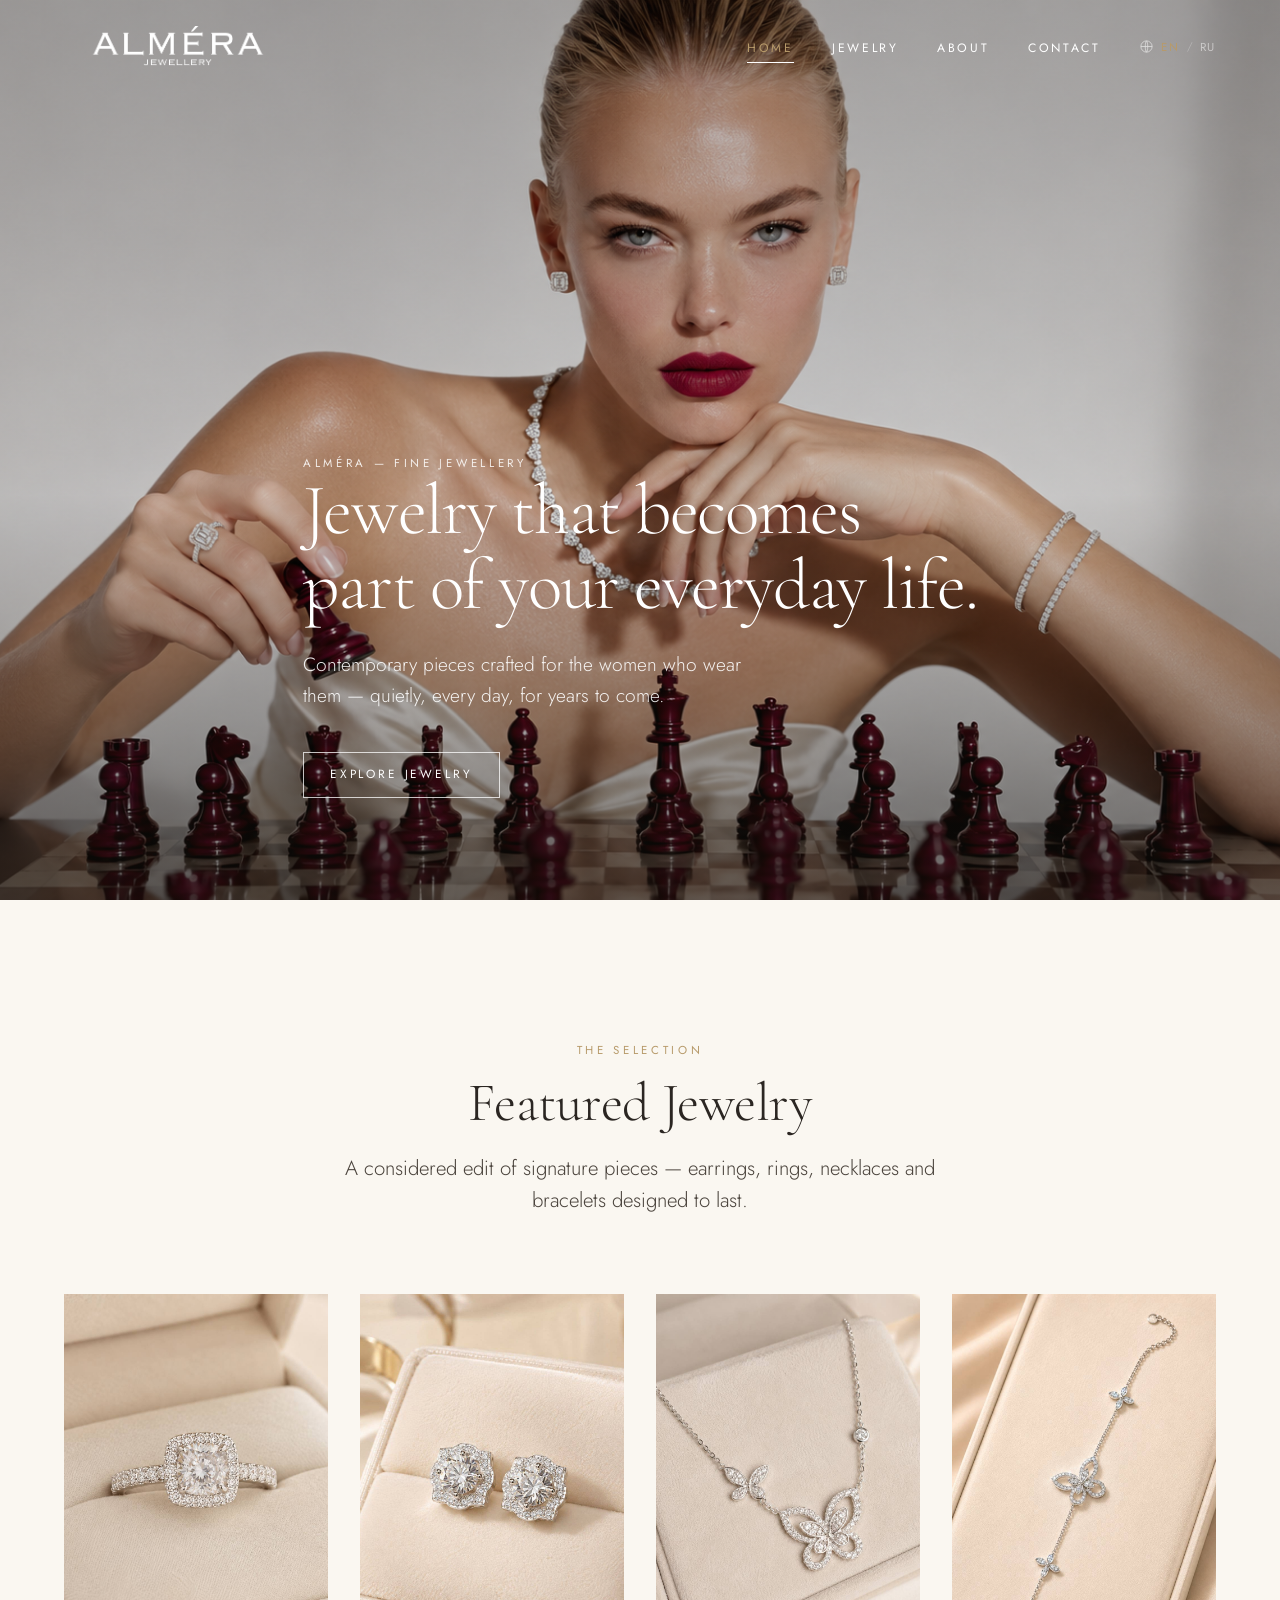
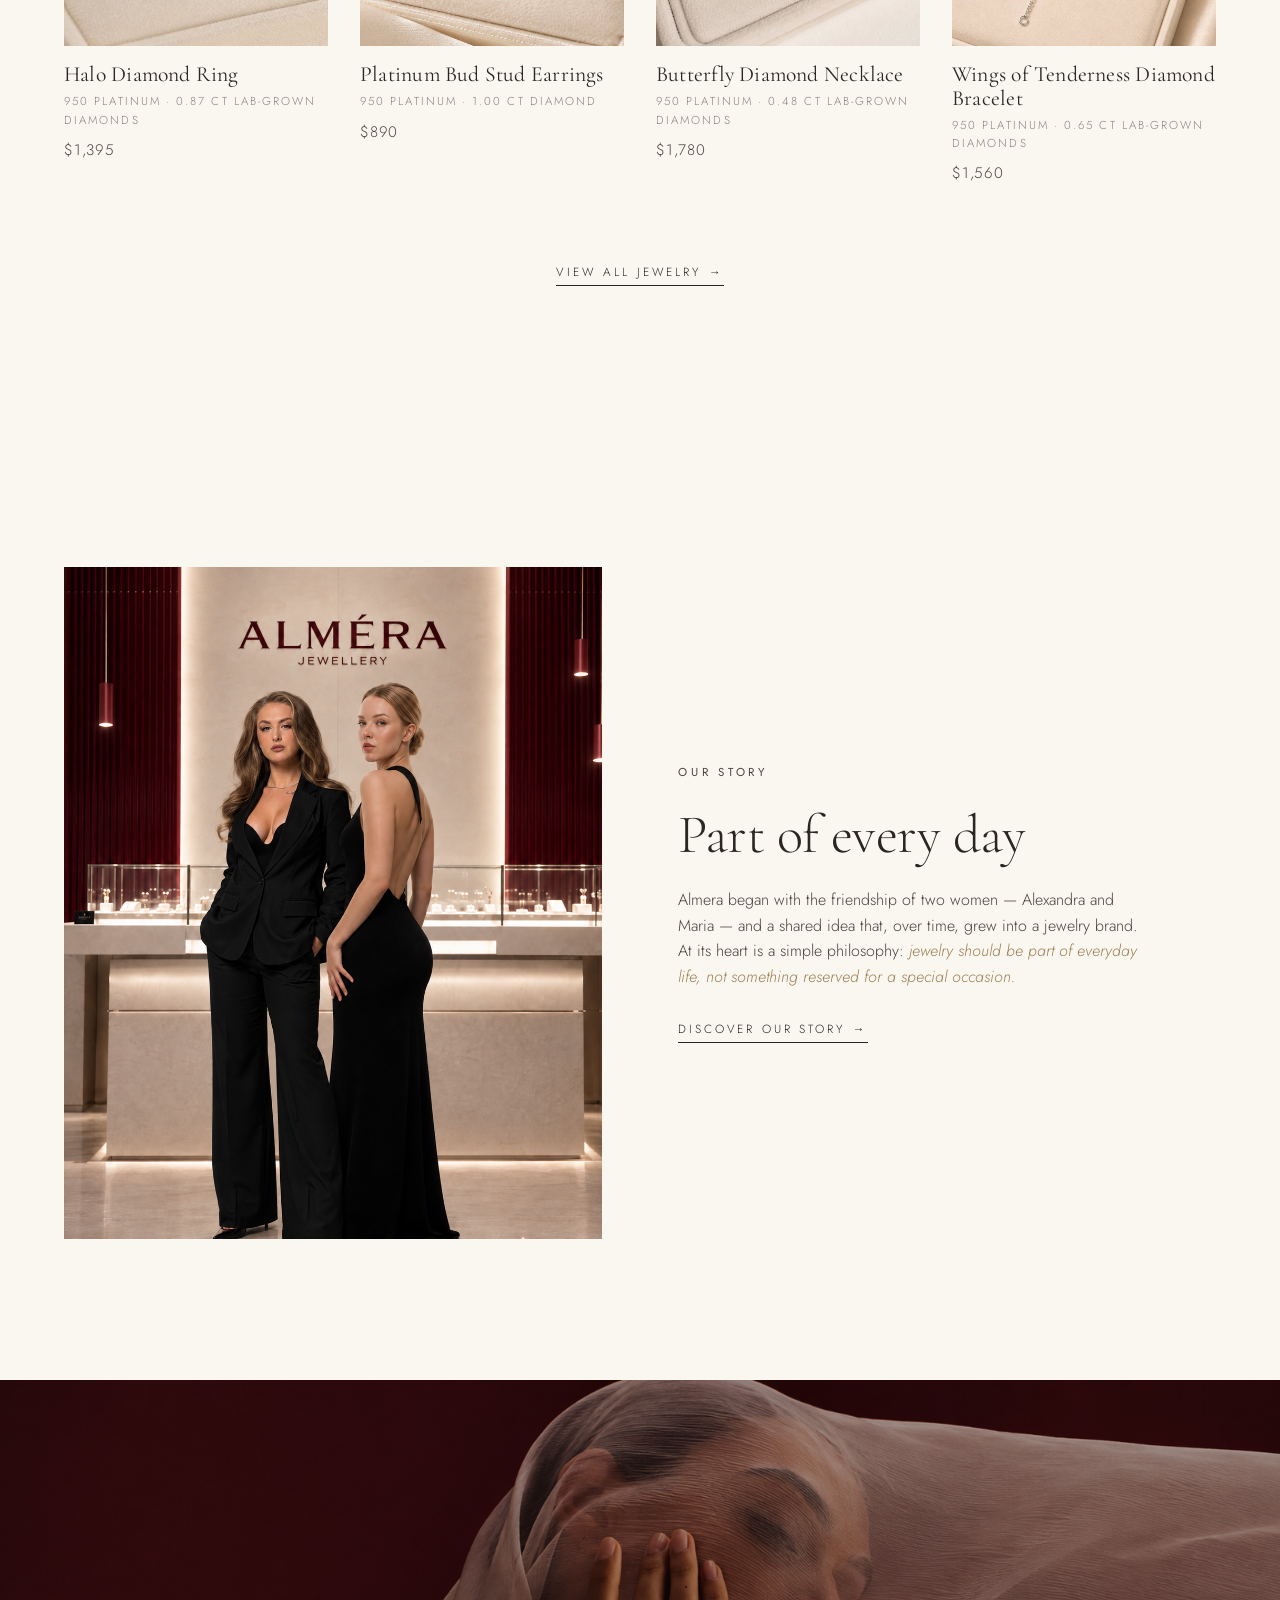
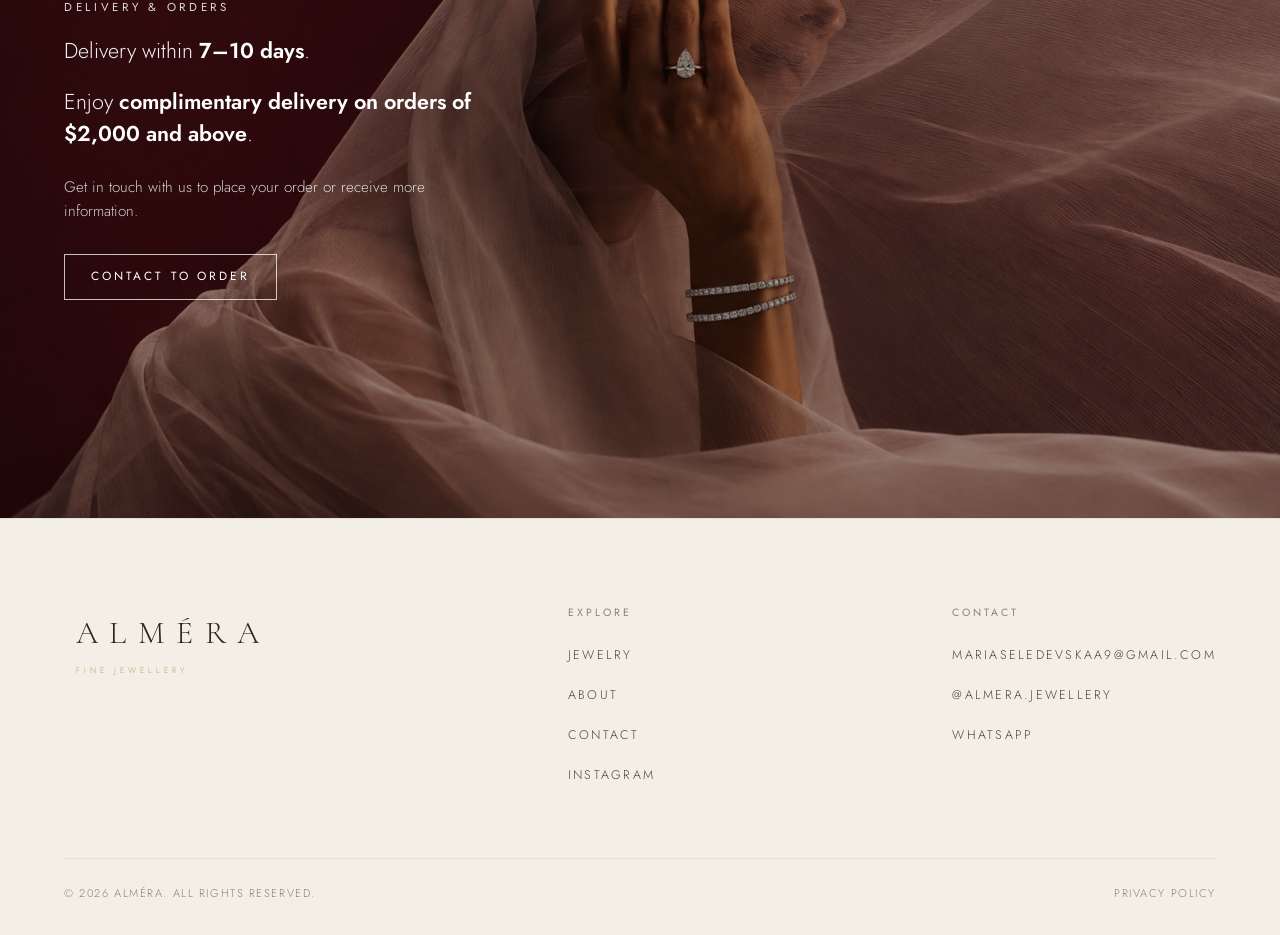
==== index.html @ 58cbcb5f "Add files via upload" ====
<!DOCTYPE html>
<html lang="en">
<head>
  <meta charset="UTF-8" />
  <meta name="viewport" content="width=device-width, initial-scale=1.0" />
  <title>Alméra — Fine Jewellery</title>
  <meta name="description" content="Aurélie — contemporary fine jewelry made to become part of your story." />
  <link rel="preconnect" href="https://fonts.googleapis.com" />
  <link rel="preconnect" href="https://fonts.gstatic.com" crossorigin />
  <link href="https://fonts.googleapis.com/css2?family=Cormorant+Garamond:ital,wght@0,300;0,400;0,500;1,300&family=Jost:wght@300;400;500;600&display=swap" rel="stylesheet" />
  <link rel="stylesheet" href="css/style.css" />
</head>
<body>

  <!-- HEADER -->
  <header class="header header--onhero header--home" id="header">
    <a href="index.html" class="brand">
      <img class="brand__img brand__img--dark" src="img/logo.png" alt="Alméra Jewellery" />
      <img class="brand__img brand__img--light" src="img/logo-white.png" alt="Alméra Jewellery" />
    </a>
    <nav class="nav">
      <ul>
        <li><a href="index.html" aria-current="page" data-i18n="nav.home">Home</a></li>
        <li><a href="jewelry.html" data-i18n="nav.jewelry">Jewelry</a></li>
        <li><a href="about.html" data-i18n="nav.about">About</a></li>
        <li><a href="contact.html" data-i18n="nav.contact">Contact</a></li>
      </ul>
      <div class="lang" aria-label="Language">
        <svg class="lang__globe" viewBox="0 0 24 24" fill="none" stroke="currentColor" stroke-width="1.2"><circle cx="12" cy="12" r="9"/><path d="M3 12h18M12 3c2.6 2.8 2.6 15.2 0 18M12 3c-2.6 2.8-2.6 15.2 0 18"/></svg>
        <button class="lang__opt" data-set-lang="en">EN</button>
        <span class="lang__sep">/</span>
        <button class="lang__opt" data-set-lang="ru">RU</button>
      </div>
    </nav>
    <button class="burger" aria-label="Open menu"><span></span><span></span><span></span></button>
  </header>
  <nav class="mobile-nav">
    <a href="index.html" aria-current="page" data-i18n="nav.home">Home</a>
    <a href="jewelry.html" data-i18n="nav.jewelry">Jewelry</a>
    <a href="about.html" data-i18n="nav.about">About</a>
    <a href="contact.html" data-i18n="nav.contact">Contact</a>
    <div class="lang" aria-label="Language">
      <svg class="lang__globe" viewBox="0 0 24 24" fill="none" stroke="currentColor" stroke-width="1.2"><circle cx="12" cy="12" r="9"/><path d="M3 12h18M12 3c2.6 2.8 2.6 15.2 0 18M12 3c-2.6 2.8-2.6 15.2 0 18"/></svg>
      <button class="lang__opt" data-set-lang="en">EN</button>
      <span class="lang__sep">/</span>
      <button class="lang__opt" data-set-lang="ru">RU</button>
    </div>
  </nav>

  <!-- HERO -->
  <section class="hero">
    <div class="hero__media imgfail-target">
      <img data-fallback src="img/hero-home.png" alt="Aurélie fine jewelry" />
    </div>
    <div class="wrap hero__inner">
      <p class="eyebrow reveal" style="color:rgba(255,255,255,.85)" data-i18n="hero.eyebrow">Alméra — Fine Jewellery</p>
      <h1 class="hero__title reveal reveal-2" data-i18n-html="hero.title">Jewelry that becomes<br />part of your everyday life.</h1>
      <p class="hero__sub reveal reveal-3" data-i18n="hero.sub">Contemporary pieces crafted for the women who wear them — quietly, every day, for years to come.</p>
      <div class="hero__cta reveal reveal-4">
        <a href="jewelry.html" class="btn btn--light" data-i18n="hero.cta">Explore Jewelry</a>
      </div>
    </div>
  </section>

  <!-- FEATURED JEWELRY -->
  <section class="section wrap">
    <div class="center reveal" style="max-width:640px;margin-inline:auto;">
      <p class="eyebrow" data-i18n="featured.eyebrow">The Selection</p>
      <h2 class="section-title" style="margin-top:1rem;" data-i18n="featured.title">Featured Jewelry</h2>
      <p class="lead" style="margin-top:1.2rem;" data-i18n="featured.lead">A considered edit of signature pieces — earrings, rings, necklaces and bracelets designed to last.</p>
    </div>

    <div class="grid grid--4" style="margin-top:clamp(3rem,6vw,5rem);">
      <a href="jewelry.html" class="card reveal">
        <div class="card__media imgfail-target">
          <img data-fallback src="img/ring-5.jpg" alt="Halo Diamond Ring" />
        </div>
        <div class="card__body">
          <h3 class="card__name">Halo Diamond Ring</h3>
          <p class="card__meta">950 Platinum · 0.87 ct Lab-Grown Diamonds</p>
          <p class="card__price">$1,395</p>
        </div>
      </a>
      <a href="jewelry.html" class="card reveal reveal-2">
        <div class="card__media imgfail-target">
          <img data-fallback src="img/earring-1.jpg" alt="Platinum Bud Stud Earrings" />
        </div>
        <div class="card__body">
          <h3 class="card__name">Platinum Bud Stud Earrings</h3>
          <p class="card__meta">950 Platinum · 1.00 ct Diamond</p>
          <p class="card__price">$890</p>
        </div>
      </a>
      <a href="jewelry.html" class="card reveal reveal-3">
        <div class="card__media imgfail-target">
          <img data-fallback src="img/necklace-2.jpg" alt="Butterfly Diamond Necklace" />
        </div>
        <div class="card__body">
          <h3 class="card__name">Butterfly Diamond Necklace</h3>
          <p class="card__meta">950 Platinum · 0.48 ct Lab-Grown Diamonds</p>
          <p class="card__price">$1,780</p>
        </div>
      </a>
      <a href="jewelry.html" class="card reveal reveal-4">
        <div class="card__media imgfail-target">
          <img data-fallback src="img/bracelet-2.jpg" alt="Wings of Tenderness Diamond Bracelet" />
        </div>
        <div class="card__body">
          <h3 class="card__name">Wings of Tenderness Diamond Bracelet</h3>
          <p class="card__meta">950 Platinum · 0.65 ct Lab-Grown Diamonds</p>
          <p class="card__price">$1,560</p>
        </div>
      </a>
    </div>

    <div class="center reveal" style="margin-top:clamp(3rem,6vw,4.5rem);">
      <a href="jewelry.html" class="link-under"><span data-i18n="featured.viewall">View all jewelry</span> <span class="arrow">→</span></a>
    </div>
  </section>

  <!-- STORYTELLING -->
  <section class="section wrap">
    <div class="split reveal">
      <div class="split__media imgfail-target">
        <img data-fallback src="img/story.png" alt="Alméra — our story" />
      </div>
      <div class="split__body">
        <p class="eyebrow" data-i18n="story.eyebrow">Our Story</p>
        <h2 class="section-title" data-i18n="story.title">Part of every day</h2>
        <p data-i18n-html="story.p1">Almera began with the friendship of two women — Alexandra and Maria — and a shared idea that, over time, grew into a jewelry brand. At its heart is a simple philosophy: <span class="hl">jewelry should be part of everyday life, not something reserved for a special occasion.</span></p>
        <a href="about.html" class="link-under"><span data-i18n="story.link">Discover our story</span> <span class="arrow">→</span></a>
      </div>
    </div>
  </section>

  <!-- EDITORIAL — DELIVERY -->
  <section class="editorial editorial--left">
    <div class="editorial__media imgfail-target">
      <img data-fallback src="img/editorial-home.png" alt="Alméra editorial campaign" />
    </div>
    <div class="editorial__left reveal">
      <div class="editorial__panel">
        <p class="eyebrow" data-i18n="ship.title">Delivery &amp; Orders</p>
        <p class="editorial__line" data-i18n-html="ship.line1">Delivery within <strong>7–10 days</strong>.</p>
        <p class="editorial__line" data-i18n-html="ship.line2">Enjoy <strong>complimentary delivery on orders of $2,000 and above</strong>.</p>
        <p class="editorial__cap" data-i18n="ship.caption">Get in touch with us to place your order or receive more information.</p>
        <a class="btn btn--light" href="contact.html" data-i18n="ship.btn">Contact to Order</a>
      </div>
    </div>
  </section>

  <!-- FOOTER -->
  <footer class="footer">
    <div class="wrap">
      <div class="footer__top">
        <div class="footer__brand">Alméra<span data-i18n="footer.sub">Fine Jewellery</span></div>
        <div class="footer__col">
          <h4 data-i18n="footer.exploreH">Explore</h4>
          <nav>
            <ul>
              <li><a href="jewelry.html" data-i18n="footer.jewelry">Jewelry</a></li>
              <li><a href="about.html" data-i18n="footer.about">About</a></li>
              <li><a href="contact.html" data-i18n="footer.contact">Contact</a></li>
              <li><a href="#" onclick="return false">Instagram</a></li>
            </ul>
          </nav>
        </div>
        <div class="footer__col">
          <h4 data-i18n="footer.contactH">Contact</h4>
          <nav>
            <ul>
              <li><a href="mailto:mariaseledevskaa9@gmail.com">mariaseledevskaa9@gmail.com</a></li>
              <li><a href="#" onclick="return false">@almera.jewellery</a></li>
              <li><a href="https://wa.me/601137331597" target="_blank" rel="noopener">WhatsApp</a></li>
            </ul>
          </nav>
        </div>
      </div>
      <div class="footer__bottom">
        <span>© <span data-year>2026</span> <span data-i18n="footer.copy">Alméra. All rights reserved.</span></span>
        <a href="#" onclick="return false" data-i18n="footer.privacy">Privacy Policy</a>
      </div>
    </div>
  </footer>

  <script src="js/main.js"></script>
  <script src="js/i18n.js"></script>
</body>
</html>
---- css/style.css ----
/* =========================================================
   AURÉLIE — Fine Jewelry
   Premium minimalism · luxury jewelry · editorial fashion
   ========================================================= */

/* ---------- Design tokens ---------- */
:root {
  /* Neutrals — ivory / warm white / soft beige */
  --ivory:        #faf7f1;
  --warm-white:   #f4efe6;
  --sand:         #ece4d7;
  --stone:        #ded3c2;

  /* Ink / text */
  --ink:          #2b2622;
  --ink-soft:     #4a433c;
  --ink-mute:     #8c8175;

  /* Champagne / gold accents (very delicate) */
  --gold:         #b79a6a;
  --gold-deep:    #9c7f52;
  --gold-soft:    #c9b28c;
  --champagne:    #e7dcc6;

  --line:         rgba(43, 38, 34, 0.12);
  --line-soft:    rgba(43, 38, 34, 0.07);

  /* Type */
  --serif: "Cormorant Garamond", "Times New Roman", serif;
  --sans:  "Jost", "Helvetica Neue", Arial, sans-serif;

  /* Motion */
  --ease: cubic-bezier(0.22, 0.61, 0.36, 1);
  --slow: 0.9s;

  /* Layout */
  --pad: clamp(1.25rem, 5vw, 5rem);
  --maxw: 1440px;
}

/* ---------- Reset ---------- */
*, *::before, *::after { box-sizing: border-box; margin: 0; padding: 0; }

html { scroll-behavior: smooth; -webkit-text-size-adjust: 100%; }

body {
  font-family: var(--sans);
  background: var(--ivory);
  color: var(--ink);
  line-height: 1.6;
  font-weight: 300;
  font-size: 16px;
  overflow-x: hidden;
  -webkit-font-smoothing: antialiased;
  text-rendering: optimizeLegibility;
}

img { display: block; max-width: 100%; height: auto; }
a { color: inherit; text-decoration: none; }
ul { list-style: none; }
button { font-family: inherit; cursor: pointer; border: none; background: none; color: inherit; }

/* ---------- Typography ---------- */
h1, h2, h3, h4 { font-family: var(--serif); font-weight: 300; line-height: 1.08; letter-spacing: -0.01em; }

.display {
  font-family: var(--serif);
  font-weight: 300;
  font-size: clamp(2.75rem, 8vw, 6.5rem);
  line-height: 1.02;
  letter-spacing: -0.02em;
}

.eyebrow {
  font-family: var(--sans);
  font-size: 0.72rem;
  letter-spacing: 0.32em;
  text-transform: uppercase;
  font-weight: 400;
  color: var(--gold);
}

.lead { font-size: clamp(1.05rem, 1.6vw, 1.3rem); color: var(--ink-soft); font-weight: 300; }

/* inline emphasis */
.hl { font-style: italic; color: var(--gold-deep); }
strong, b { font-weight: 600; color: var(--ink); }

.section-title {
  font-size: clamp(2rem, 4.5vw, 3.4rem);
  line-height: 1.05;
}
.section-title--oneline { white-space: nowrap; font-size: clamp(1.05rem, 4.4vw, 3rem); }

/* ---------- Layout helpers ---------- */
.wrap { max-width: var(--maxw); margin-inline: auto; padding-inline: var(--pad); }
.section { padding-block: clamp(4.5rem, 11vw, 9rem); }
.center { text-align: center; }

/* ---------- Buttons / links ---------- */
.btn {
  display: inline-flex;
  align-items: center;
  gap: 0.75em;
  font-family: var(--sans);
  font-size: 0.74rem;
  letter-spacing: 0.24em;
  text-transform: uppercase;
  font-weight: 400;
  padding: 1.05em 2.2em;
  border: 1px solid var(--ink);
  color: var(--ink);
  background: transparent;
  transition: background var(--slow) var(--ease), color var(--slow) var(--ease), border-color var(--slow) var(--ease);
  position: relative;
}
.btn:hover { background: var(--ink); color: var(--ivory); border-color: var(--ink); }
.btn--light { border-color: rgba(255,255,255,0.75); color: #fff; }
.btn--light:hover { background: #fff; color: var(--ink); border-color: #fff; }
.btn--gold { border-color: var(--gold); color: var(--gold); }
.btn--gold:hover { background: var(--gold); color: #fff; }

.link-under {
  display: inline-flex;
  align-items: center;
  gap: 0.7em;
  font-size: 0.74rem;
  letter-spacing: 0.24em;
  text-transform: uppercase;
  color: var(--ink);
  position: relative;
  padding-bottom: 4px;
}
.link-under::after {
  content: "";
  position: absolute; left: 0; bottom: 0;
  width: 100%; height: 1px; background: var(--ink);
  transform: scaleX(1); transform-origin: right;
  transition: transform 0.7s var(--ease);
}
.link-under:hover::after { transform: scaleX(0); transform-origin: left; }
.link-under .arrow { transition: transform 0.6s var(--ease); }
.link-under:hover .arrow { transform: translateX(6px); }

/* =========================================================
   HEADER
   ========================================================= */
.header {
  position: fixed; top: 0; left: 0; right: 0; z-index: 100;
  display: flex; align-items: center; justify-content: space-between;
  padding: 1.6rem var(--pad);
  transition: background 0.6s var(--ease), padding 0.6s var(--ease), box-shadow 0.6s var(--ease);
}
.header--solid {
  background: rgba(250, 247, 241, 0.86);
  backdrop-filter: blur(14px);
  -webkit-backdrop-filter: blur(14px);
  padding-block: 1.05rem;
  box-shadow: 0 1px 0 var(--line-soft);
}
/* When hero is dark, header text is light until scrolled */
.header--onhero:not(.header--solid) { color: #fff; }
.header--onhero:not(.header--solid) .nav a::after { background: #fff; }
.header--onhero:not(.header--solid) .burger span { background: #fff; }

.brand {
  font-family: var(--serif);
  font-size: 1.55rem;
  letter-spacing: 0.42em;
  padding-left: 0.42em; /* optical balance for tracking */
  font-weight: 400;
  text-transform: uppercase;
  white-space: nowrap;
}
.brand small { display:block; font-family: var(--sans); font-size: 0.44rem; letter-spacing: 0.55em; margin-top: 4px; color: var(--gold); text-align:center; padding-left:0.1em; }
.brand { padding-left: 0; }
.brand__img { height: clamp(30px, 3.4vw, 42px); width: auto; display: block; }
/* white logo over dark heroes (before scroll); burgundy when solid & on all other pages */
.brand__img--light { display: none; }
.header--onhero:not(.header--solid) .brand__img--dark { display: none; }
.header--onhero:not(.header--solid) .brand__img--light { display: block; }

.nav { display: flex; align-items: center; gap: clamp(1.5rem, 3vw, 3rem); }
.nav ul { display: flex; gap: clamp(1.5rem, 3vw, 3rem); }

/* language switch */
.lang { display: flex; align-items: center; gap: 0.45rem; }
.lang__globe { width: 15px; height: 15px; opacity: 0.7; flex: 0 0 auto; }
.lang__opt { font-family: var(--sans); font-size: 0.72rem; letter-spacing: 0.14em; color: inherit; opacity: 0.5; transition: opacity 0.4s var(--ease), color 0.4s var(--ease); }
.lang__opt:hover { opacity: 0.85; }
.lang__opt.is-active { opacity: 1; color: var(--gold); }
.lang__sep { opacity: 0.35; font-size: 0.7rem; }
.mobile-nav .lang { margin-top: 1rem; gap: 0.6rem; }
.mobile-nav .lang__opt { font-size: 1rem; letter-spacing: 0.16em; }
.mobile-nav .lang__globe { width: 20px; height: 20px; }
.nav a {
  font-size: 0.76rem; letter-spacing: 0.22em; text-transform: uppercase; font-weight: 400;
  position: relative; padding: 6px 0;
}
.nav a::after {
  content: ""; position: absolute; left: 0; bottom: 0; width: 100%; height: 1px;
  background: currentColor; transform: scaleX(0); transform-origin: left;
  transition: transform 0.6s var(--ease);
}
.nav a:hover::after, .nav a[aria-current="page"]::after { transform: scaleX(1); }
.nav a[aria-current="page"] { color: var(--gold); }

/* Burger */
.burger { display: none; flex-direction: column; gap: 5px; width: 30px; padding: 6px 0; z-index: 110; }
.burger span { display: block; height: 1px; width: 100%; background: var(--ink); transition: transform 0.45s var(--ease), opacity 0.3s var(--ease); }
.burger.is-open span:nth-child(1) { transform: translateY(6px) rotate(45deg); }
.burger.is-open span:nth-child(2) { opacity: 0; }
.burger.is-open span:nth-child(3) { transform: translateY(-6px) rotate(-45deg); }

/* Mobile nav overlay */
.mobile-nav {
  position: fixed; inset: 0; z-index: 105;
  background: var(--ivory);
  display: flex; flex-direction: column; align-items: center; justify-content: center;
  gap: 2rem;
  opacity: 0; visibility: hidden; transform: translateY(-12px);
  transition: opacity 0.6s var(--ease), transform 0.6s var(--ease), visibility 0.6s;
}
.mobile-nav.is-open { opacity: 1; visibility: visible; transform: translateY(0); }
.mobile-nav a { font-family: var(--serif); font-size: 2.2rem; letter-spacing: 0.04em; color: var(--ink); }
.mobile-nav a[aria-current="page"] { color: var(--gold); }

/* =========================================================
   HERO
   ========================================================= */
.hero {
  position: relative; min-height: 100vh; min-height: 100svh;
  display: flex; align-items: flex-end;
  color: #fff; overflow: hidden;
}
.hero__media { position: absolute; inset: 0; z-index: -2; }
.hero__media img { width: 100%; height: 100%; object-fit: cover; }
.hero__media::after {
  content: ""; position: absolute; inset: 0;
  background: linear-gradient(to top, rgba(20,16,12,0.55) 0%, rgba(20,16,12,0.12) 45%, rgba(20,16,12,0.28) 100%);
}
.hero__inner { padding-bottom: clamp(3rem, 8vw, 7rem); max-width: 900px; }
.hero__title { font-size: clamp(2.3rem, 5.6vw, 4.6rem); line-height: 1.05; letter-spacing: -0.02em; font-weight: 300; }
.hero__sub { margin-top: 1.6rem; max-width: 480px; font-size: clamp(1rem, 1.5vw, 1.2rem); font-weight: 300; color: rgba(255,255,255,0.9); }
/* Russian home hero: smaller title (fits two lines) and no subtitle */
html[lang="ru"] .hero__title { font-size: clamp(1.7rem, 4vw, 3.2rem); }
html[lang="ru"] .hero__sub { display: none; }
.hero__cta { margin-top: 2.6rem; }

.hero--page { min-height: 62vh; align-items: center; text-align: center; }
.hero--page .hero__inner { max-width: 100%; padding-bottom: 0; }
.hero--page .hero__media::after { background: linear-gradient(to top, rgba(20,16,12,0.4), rgba(20,16,12,0.35)); }
/* About hero: sized to the photo's aspect ratio so the whole image fits, no crop */
.hero--about { min-height: unset; height: auto; aspect-ratio: 1672 / 941; }
.hero--about .eyebrow { font-size: clamp(1.1rem, 2.4vw, 1.5rem); }
.hero--about { align-items: flex-start; }
.hero--about .hero__inner { padding-top: clamp(5rem, 25vw, 22rem); }
@media (max-width: 700px) { .hero--about { aspect-ratio: unset; min-height: 60vh; } }

/* scroll cue */
.scroll-cue {
  position: absolute; bottom: 2rem; left: 50%; transform: translateX(-50%);
  display: flex; flex-direction: column; align-items: center; gap: 10px;
  font-size: 0.6rem; letter-spacing: 0.3em; text-transform: uppercase; color: rgba(255,255,255,0.75);
}
.scroll-cue .bar { width: 1px; height: 46px; background: rgba(255,255,255,0.6); position: relative; overflow: hidden; }
.scroll-cue .bar::after { content:""; position:absolute; top:-46px; left:0; width:100%; height:46px; background:#fff; animation: cue 2.6s var(--ease) infinite; }
@keyframes cue { 0% { top:-46px; } 60%,100% { top:46px; } }

/* =========================================================
   FEATURED / PRODUCT GRIDS
   ========================================================= */
.grid { display: grid; gap: clamp(1.25rem, 2.5vw, 2.4rem); }
.grid--3 { grid-template-columns: repeat(3, 1fr); }
.grid--4 { grid-template-columns: repeat(4, 1fr); }
.grid--2 { grid-template-columns: repeat(2, 1fr); }

/* Product / featured card */
.card { display: block; }
.card__media {
  position: relative; overflow: hidden; background: var(--warm-white);
  aspect-ratio: 3 / 4;
}
.card__media img {
  width: 100%; height: 100%; object-fit: cover;
  transition: transform 1.4s var(--ease);
}
.card:hover .card__media img { transform: scale(1.06); }
.card__body { padding-top: 1.1rem; }
.card__name { font-family: var(--serif); font-size: 1.35rem; font-weight: 400; letter-spacing: 0.01em; }
.card__meta { margin-top: 0.35rem; font-size: 0.72rem; letter-spacing: 0.18em; text-transform: uppercase; color: var(--ink-mute); }
.card__price { margin-top: 0.55rem; font-size: 0.95rem; letter-spacing: 0.05em; color: var(--ink-soft); }

/* image fallback (elegant champagne placeholder if photo fails) */
.imgfail {
  background: linear-gradient(135deg, var(--champagne), var(--sand) 55%, var(--stone));
  position: relative;
}
.imgfail img { opacity: 0 !important; }
.imgfail::before {
  content: "ALMÉRA";
  position: absolute; inset: 0; display: flex; align-items: center; justify-content: center;
  font-family: var(--serif); letter-spacing: 0.4em; font-size: 1rem; color: rgba(255,255,255,0.75);
}

/* Catalog cards are clickable — subtle "View" cue */
[data-category] { cursor: pointer; }
[data-category] .card__media::after {
  content: "View"; position: absolute; inset: 0;
  display: flex; align-items: center; justify-content: center;
  background: rgba(43, 38, 34, 0.22);
  color: #fff; font-family: var(--sans); font-size: 0.68rem; letter-spacing: 0.3em; text-transform: uppercase;
  opacity: 0; transition: opacity 0.6s var(--ease); z-index: 2;
}
[data-category]:hover .card__media::after { opacity: 1; }

/* Per-card image carousel (in the grid) */
.card__track { display: flex; height: 100%; transition: transform 0.7s var(--ease); }
.card__slide { flex: 0 0 100%; height: 100%; }
.card__slide img { width: 100%; height: 100%; object-fit: cover; transition: transform 1.4s var(--ease); }
.card:hover .card__slide img { transform: scale(1.05); }

.card__nav {
  position: absolute; top: 50%; transform: translateY(-50%); z-index: 3;
  width: 24px; height: 24px; border-radius: 50%;
  display: flex; align-items: center; justify-content: center;
  background: rgba(250, 247, 241, 0.4); color: var(--ink);
  opacity: 0; transition: opacity 0.4s var(--ease), background 0.4s var(--ease);
}
.card__nav svg { width: 6px; height: auto; }
.card__media:hover .card__nav { opacity: 0.65; }
.card__nav:hover { opacity: 1 !important; background: rgba(255, 255, 255, 0.6); }
.card__prev { left: 0.5rem; }
.card__next { right: 0.5rem; }
.card__nav[hidden] { display: none; }

.card__dots { position: absolute; bottom: 0.7rem; left: 0; right: 0; z-index: 3; display: flex; gap: 0.4rem; justify-content: center; }
.card__dots button { width: 6px; height: 6px; border-radius: 50%; background: rgba(250, 247, 241, 0.55); transition: background 0.4s var(--ease), transform 0.4s var(--ease); }
.card__dots button.is-active { background: #fff; transform: scale(1.2); }

@media (max-width: 860px) {
  .card__nav { opacity: 0.6; }
}

/* =========================================================
   QUICK VIEW MODAL
   ========================================================= */
.quickview {
  position: fixed; inset: 0; z-index: 200;
  display: flex; align-items: center; justify-content: center;
  padding: clamp(1rem, 4vw, 3rem);
  opacity: 0; visibility: hidden;
  transition: opacity 0.6s var(--ease), visibility 0.6s;
}
.quickview.is-open { opacity: 1; visibility: visible; }
.quickview__backdrop { position: absolute; inset: 0; background: rgba(28, 24, 20, 0.55); backdrop-filter: blur(4px); -webkit-backdrop-filter: blur(4px); }
.quickview__dialog {
  position: relative; z-index: 1;
  display: grid; grid-template-columns: 1fr 1fr;
  width: min(1120px, 96vw); max-height: 92vh; overflow-y: auto; overflow-x: hidden;
  align-items: start;
  background: var(--ivory);
  box-shadow: 0 40px 120px rgba(28, 24, 20, 0.28);
  transform: translateY(24px) scale(0.98);
  opacity: 0;
  transition: transform 0.7s var(--ease), opacity 0.7s var(--ease);
}
.quickview.is-open .quickview__dialog { transform: none; opacity: 1; }
.quickview__media { position: relative; background: var(--warm-white); overflow: hidden; align-self: start; }
@media (min-width: 781px) {
  .quickview__media { position: sticky; top: 0; height: 92vh; }
}
.qv-track { display: flex; height: 100%; transition: transform 0.75s var(--ease); }
.qv-slide { flex: 0 0 100%; height: 100%; }
.qv-slide img { width: 100%; height: 100%; object-fit: cover; }

/* carousel arrows */
.qv-nav {
  position: absolute; top: 50%; transform: translateY(-50%); z-index: 4;
  width: 44px; height: 44px; border-radius: 50%;
  display: flex; align-items: center; justify-content: center;
  background: rgba(250, 247, 241, 0.82); color: var(--ink);
  opacity: 0; transition: opacity 0.5s var(--ease), background 0.4s var(--ease);
}
.quickview__media:hover .qv-nav { opacity: 1; }
.qv-nav:hover { background: #fff; }
.qv-prev { left: 1rem; }
.qv-next { right: 1rem; }
.qv-nav[hidden] { display: none; }

/* carousel dots */
.qv-dots {
  position: absolute; bottom: 1.1rem; left: 0; right: 0; z-index: 4;
  display: flex; gap: 0.55rem; justify-content: center;
}
.qv-dots button {
  width: 7px; height: 7px; border-radius: 50%;
  background: rgba(250, 247, 241, 0.6); transition: background 0.4s var(--ease), transform 0.4s var(--ease);
}
.qv-dots button.is-active { background: #fff; transform: scale(1.25); }
.quickview__body {
  padding: clamp(2rem, 4vw, 3.5rem); overflow: visible;
  display: flex; flex-direction: column; justify-content: flex-start;
}
.quickview__body .qv-name { font-size: clamp(1.8rem, 3vw, 2.6rem); margin-top: 0.8rem; line-height: 1.1; }
.quickview__body .qv-meta { margin-top: 0.7rem; font-size: 0.74rem; letter-spacing: 0.2em; text-transform: uppercase; color: var(--ink-mute); }
.qv-rule { width: 48px; height: 1px; background: var(--gold); margin: 1.6rem 0; }
.quickview__body .qv-desc { color: var(--ink-soft); font-size: 0.98rem; line-height: 1.75; }
.quickview__body .qv-price { font-family: var(--serif); font-size: 1.5rem; margin-top: 1.6rem; color: var(--ink); }
.qv-shipping { margin-top: 1rem; padding-top: 0.9rem; border-top: 1px solid var(--line-soft); font-size: 0.68rem; letter-spacing: 0.16em; text-transform: uppercase; color: var(--gold-deep); display: flex; align-items: center; gap: 0.6em; }
.qv-shipping::before { content: ""; width: 6px; height: 6px; border-radius: 50%; background: var(--gold); flex: 0 0 auto; }
.qv-shipping[hidden] { display: none; }
.qv-enquire { margin-top: 1.8rem; align-self: flex-start; }

/* Quick view — recommendations */
.qv-recs { margin-top: 2.4rem; padding-top: 1.7rem; border-top: 1px solid var(--line-soft); }
.qv-recs[hidden] { display: none; }
.qv-recs__title { font-size: 0.66rem; letter-spacing: 0.28em; text-transform: uppercase; color: var(--ink-mute); margin-bottom: 1.2rem; }
.qv-recs__row { display: grid; grid-template-columns: repeat(3, 1fr); gap: 1rem; }
.qv-rec { cursor: pointer; }
.qv-rec__media { aspect-ratio: 3 / 4; overflow: hidden; background: var(--warm-white); }
.qv-rec__media img { width: 100%; height: 100%; object-fit: cover; transition: transform 1s var(--ease); }
.qv-rec:hover .qv-rec__media img { transform: scale(1.05); }
.qv-rec__name { margin-top: 0.55rem; font-family: var(--serif); font-size: 0.92rem; line-height: 1.2; letter-spacing: 0.01em; }
.qv-rec__price { margin-top: 0.25rem; font-size: 0.72rem; letter-spacing: 0.05em; color: var(--ink-mute); }
.quickview__close {
  position: sticky; top: 0; z-index: 6;
  align-self: flex-end;
  margin: -0.4rem -0.6rem -2.6rem 0;
  width: 42px; height: 42px; border-radius: 50%;
  display: flex; align-items: center; justify-content: center;
  background: var(--ivory); color: var(--ink);
  box-shadow: 0 2px 12px rgba(18, 45, 38, 0.14);
  transition: background 0.4s var(--ease), transform 0.5s var(--ease);
}
.quickview__close:hover { background: #fff; transform: rotate(90deg); }

@media (max-width: 780px) {
  .quickview__dialog { grid-template-columns: 1fr; max-height: 92vh; overflow-y: auto; }
  .quickview__media { aspect-ratio: 4 / 5; }
}

/* =========================================================
   SPLIT / STORYTELLING
   ========================================================= */
.split { display: grid; grid-template-columns: 1fr 1fr; gap: clamp(2rem, 6vw, 6rem); align-items: center; }
.split--reverse .split__media { order: 2; }
.split__media { overflow: hidden; }
.split__media img { width: 100%; height: 100%; object-fit: cover; aspect-ratio: 4/5; transition: transform 1.6s var(--ease); }
.split:hover .split__media img { transform: scale(1.04); }
.split__body { max-width: 460px; }
.split__body .section-title { margin-block: 1rem 1.4rem; }
.split__body p { color: var(--ink-soft); margin-bottom: 1.6rem; }

/* =========================================================
   EDITORIAL QUOTE BANNER
   ========================================================= */
.editorial {
  position: relative; min-height: 82vh; display: flex; align-items: center; justify-content: center;
  color: #fff; text-align: center; overflow: hidden;
}
.editorial__media { position: absolute; inset: 0; z-index: -2; }
.editorial__media img { width: 100%; height: 100%; object-fit: cover; }
.editorial__media::after { content: ""; position: absolute; inset: 0; background: rgba(20,16,12,0.34); }
.editorial__quote { font-family: var(--serif); font-weight: 300; font-size: clamp(1.9rem, 4.6vw, 4rem); line-height: 1.15; max-width: 16ch; margin-inline: auto; }
.editorial .eyebrow { color: rgba(255,255,255,0.85); margin-bottom: 1.4rem; display: block; }

/* Editorial banner with left-pinned delivery text */
.editorial--left { justify-content: flex-start; text-align: left; }
.editorial__left { width: 100%; padding-inline: var(--pad); }
.editorial__panel { max-width: 480px; color: #fff; }
.editorial__panel .eyebrow { color: rgba(255,255,255,0.85); margin-bottom: 0; display: block; }
.editorial__line { font-size: clamp(1.05rem, 1.7vw, 1.35rem); font-weight: 300; line-height: 1.5; color: rgba(255,255,255,0.94); margin-top: 1.15rem; }
.editorial__line:first-of-type { margin-top: 1.7rem; }
.editorial__panel strong { color: #fff; font-weight: 600; }
.editorial__cap { font-size: 0.95rem; font-weight: 300; color: rgba(255,255,255,0.8); margin-top: 1.5rem; max-width: 420px; }
.editorial__panel .btn { margin-top: 1.9rem; }

/* =========================================================
   CATALOG FILTERS
   ========================================================= */
.filters { display: flex; flex-wrap: wrap; gap: clamp(1.2rem, 3vw, 2.6rem); justify-content: center; border-block: 1px solid var(--line); padding-block: 1.4rem; margin-top: 2.5rem; }
.filter {
  font-size: 0.74rem; letter-spacing: 0.2em; text-transform: uppercase; color: var(--ink-mute);
  padding-bottom: 4px; position: relative; transition: color 0.5s var(--ease);
}
.filter::after { content:""; position:absolute; left:0; bottom:0; width:100%; height:1px; background: var(--gold); transform: scaleX(0); transform-origin:center; transition: transform 0.5s var(--ease); }
.filter:hover { color: var(--ink); }
.filter.is-active { color: var(--ink); }
.filter.is-active::after { transform: scaleX(1); }

/* price range slider */
.pricebar { max-width: 420px; margin: 1.8rem auto 0; }
.pricebar__head { display: flex; justify-content: space-between; align-items: baseline; margin-bottom: 1rem; }
.pricebar__label { font-size: 0.72rem; letter-spacing: 0.2em; text-transform: uppercase; color: var(--ink-mute); }
.pricebar__values { font-family: var(--serif); font-size: 1.05rem; letter-spacing: 0.02em; color: var(--ink); }
.pricerange { position: relative; height: 22px; }
.pricerange__track { position: absolute; top: 50%; left: 0; right: 0; height: 1px; background: var(--line); transform: translateY(-50%); }
.pricerange__fill { position: absolute; top: 50%; height: 2px; background: var(--gold); transform: translateY(-50%); }
.pricerange__input { position: absolute; top: 0; left: 0; width: 100%; height: 22px; margin: 0; background: none; pointer-events: none; -webkit-appearance: none; appearance: none; }
.pricerange__input::-webkit-slider-runnable-track { background: none; border: none; }
.pricerange__input::-moz-range-track { background: none; border: none; }
.pricerange__input::-webkit-slider-thumb { pointer-events: auto; -webkit-appearance: none; appearance: none; width: 15px; height: 15px; border-radius: 50%; background: var(--ivory); border: 1px solid var(--gold); box-shadow: 0 1px 5px rgba(18,45,38,0.18); cursor: pointer; transition: transform 0.2s var(--ease); }
.pricerange__input::-webkit-slider-thumb:hover { transform: scale(1.15); }
.pricerange__input::-moz-range-thumb { pointer-events: auto; width: 15px; height: 15px; border-radius: 50%; background: var(--ivory); border: 1px solid var(--gold); box-shadow: 0 1px 5px rgba(18,45,38,0.18); cursor: pointer; }

/* product enters/leaves when filtered */
.card.is-hidden { display: none; }
.card.is-filtering { animation: fadeUp 0.8s var(--ease) both; }

/* =========================================================
   ABOUT blocks
   ========================================================= */
.about-block { margin-block: clamp(3rem, 8vw, 7rem); }
.about-intro { max-width: 720px; margin-inline: auto; text-align: center; }
.about-intro p { font-family: var(--serif); font-size: clamp(1.4rem, 2.6vw, 2.1rem); line-height: 1.35; color: var(--ink-soft); font-weight: 300; }
.figure-tall img { aspect-ratio: 3/4; width: 100%; object-fit: cover; }
.figure-wide img { aspect-ratio: 16/10; width: 100%; object-fit: cover; }
.caption { margin-top: 0.9rem; font-size: 0.72rem; letter-spacing: 0.18em; text-transform: uppercase; color: var(--ink-mute); }

/* =========================================================
   CONTACT
   ========================================================= */
.contact-grid { display: grid; grid-template-columns: 1fr 1fr; gap: clamp(2.5rem, 6vw, 6rem); }
.contact-channels { display: flex; flex-direction: column; gap: 1.4rem; margin-top: 2.5rem; }
.contact-channels a { display: flex; align-items: baseline; justify-content: space-between; gap: 1rem; border-bottom: 1px solid var(--line); padding-bottom: 1rem; transition: color 0.5s var(--ease); }
.contact-channels a:hover { color: var(--gold); }
.contact-channels .label { font-size: 0.72rem; letter-spacing: 0.2em; text-transform: uppercase; color: var(--ink-mute); }
.contact-channels .value { font-family: var(--serif); font-size: 1.3rem; }

.form { display: flex; flex-direction: column; gap: 1.8rem; }
.field { position: relative; }
.field input, .field textarea {
  width: 100%; background: transparent; border: none; border-bottom: 1px solid var(--line);
  padding: 0.9rem 0; font-family: var(--sans); font-size: 1rem; font-weight: 300; color: var(--ink);
  transition: border-color 0.5s var(--ease);
}
.field textarea { resize: vertical; min-height: 120px; }
.field input:focus, .field textarea:focus { outline: none; border-color: var(--gold); }
.field label {
  position: absolute; left: 0; top: 0.9rem; font-size: 0.85rem; letter-spacing: 0.12em; text-transform: uppercase;
  color: var(--ink-mute); pointer-events: none; transition: all 0.4s var(--ease);
}
.field input:focus + label, .field input:not(:placeholder-shown) + label,
.field textarea:focus + label, .field textarea:not(:placeholder-shown) + label {
  top: -0.8rem; font-size: 0.62rem; letter-spacing: 0.22em; color: var(--gold);
}
.form-note { font-size: 0.78rem; color: var(--gold); min-height: 1.2em; letter-spacing: 0.05em; }

.appointments { margin-top: clamp(3.5rem, 8vw, 6rem); padding: clamp(2.5rem, 5vw, 4rem); background: var(--warm-white); text-align: center; }
.appointments .section-title { margin-block: 0.8rem 1.2rem; }
.appointments p { max-width: 520px; margin-inline: auto; color: var(--ink-soft); margin-bottom: 1.8rem; }

/* =========================================================
   FOOTER
   ========================================================= */
.footer { background: var(--warm-white); border-top: 1px solid var(--line-soft); padding-block: clamp(3.5rem, 7vw, 5.5rem) 2rem; }
.footer__top { display: flex; justify-content: space-between; flex-wrap: wrap; gap: 2.5rem; align-items: flex-start; }
.footer__brand { font-family: var(--serif); font-size: 2rem; letter-spacing: 0.36em; padding-left: 0.36em; text-transform: uppercase; }
.footer__brand span { display:block; font-family: var(--sans); font-size:0.5rem; letter-spacing:0.5em; color: var(--gold); margin-top:6px; text-transform: uppercase; }
.footer nav ul { display: flex; flex-direction: column; gap: 0.9rem; }
.footer nav a { font-size: 0.78rem; letter-spacing: 0.18em; text-transform: uppercase; color: var(--ink-soft); transition: color 0.4s var(--ease); }
.footer nav a:hover { color: var(--gold); }
.footer__col h4 { font-family: var(--sans); font-size: 0.66rem; letter-spacing: 0.28em; text-transform: uppercase; color: var(--ink-mute); margin-bottom: 1.4rem; font-weight: 400; }
.footer__bottom { display: flex; justify-content: space-between; flex-wrap: wrap; gap: 1rem; margin-top: clamp(3rem, 6vw, 4.5rem); padding-top: 1.6rem; border-top: 1px solid var(--line-soft); font-size: 0.7rem; letter-spacing: 0.14em; text-transform: uppercase; color: var(--ink-mute); }
.footer__bottom a:hover { color: var(--gold); }

/* =========================================================
   SCROLL REVEAL ANIMATIONS
   ========================================================= */
.reveal { opacity: 0; transform: translateY(28px); transition: opacity 1.1s var(--ease), transform 1.1s var(--ease); }
.reveal.is-in { opacity: 1; transform: none; }
.reveal-2 { transition-delay: 0.12s; }
.reveal-3 { transition-delay: 0.24s; }
.reveal-4 { transition-delay: 0.36s; }

@keyframes fadeUp { from { opacity: 0; transform: translateY(20px); } to { opacity: 1; transform: none; } }

/* hero intro animation */
.hero .reveal { transition-duration: 1.3s; }

@media (prefers-reduced-motion: reduce) {
  * { animation: none !important; transition-duration: 0.01ms !important; }
  .reveal { opacity: 1; transform: none; }
}

/* =========================================================
   RESPONSIVE
   ========================================================= */
@media (max-width: 1024px) {
  .grid--4 { grid-template-columns: repeat(2, 1fr); }
}

@media (max-width: 860px) {
  .nav { display: none; }
  .burger { display: flex; }
  .split, .contact-grid { grid-template-columns: 1fr; gap: 2.5rem; }
  .split--reverse .split__media { order: 0; }
  .split__body { max-width: 100%; }
  .grid--3 { grid-template-columns: repeat(2, 1fr); }
  .header { padding-inline: var(--pad); }
}

@media (max-width: 540px) {
  .grid--3, .grid--4 { grid-template-columns: 1fr; }
  .footer__top { flex-direction: column; }
  .card__media, .hero { }
  .brand { font-size: 1.3rem; letter-spacing: 0.34em; }
  .footer__bottom { flex-direction: column; }
}
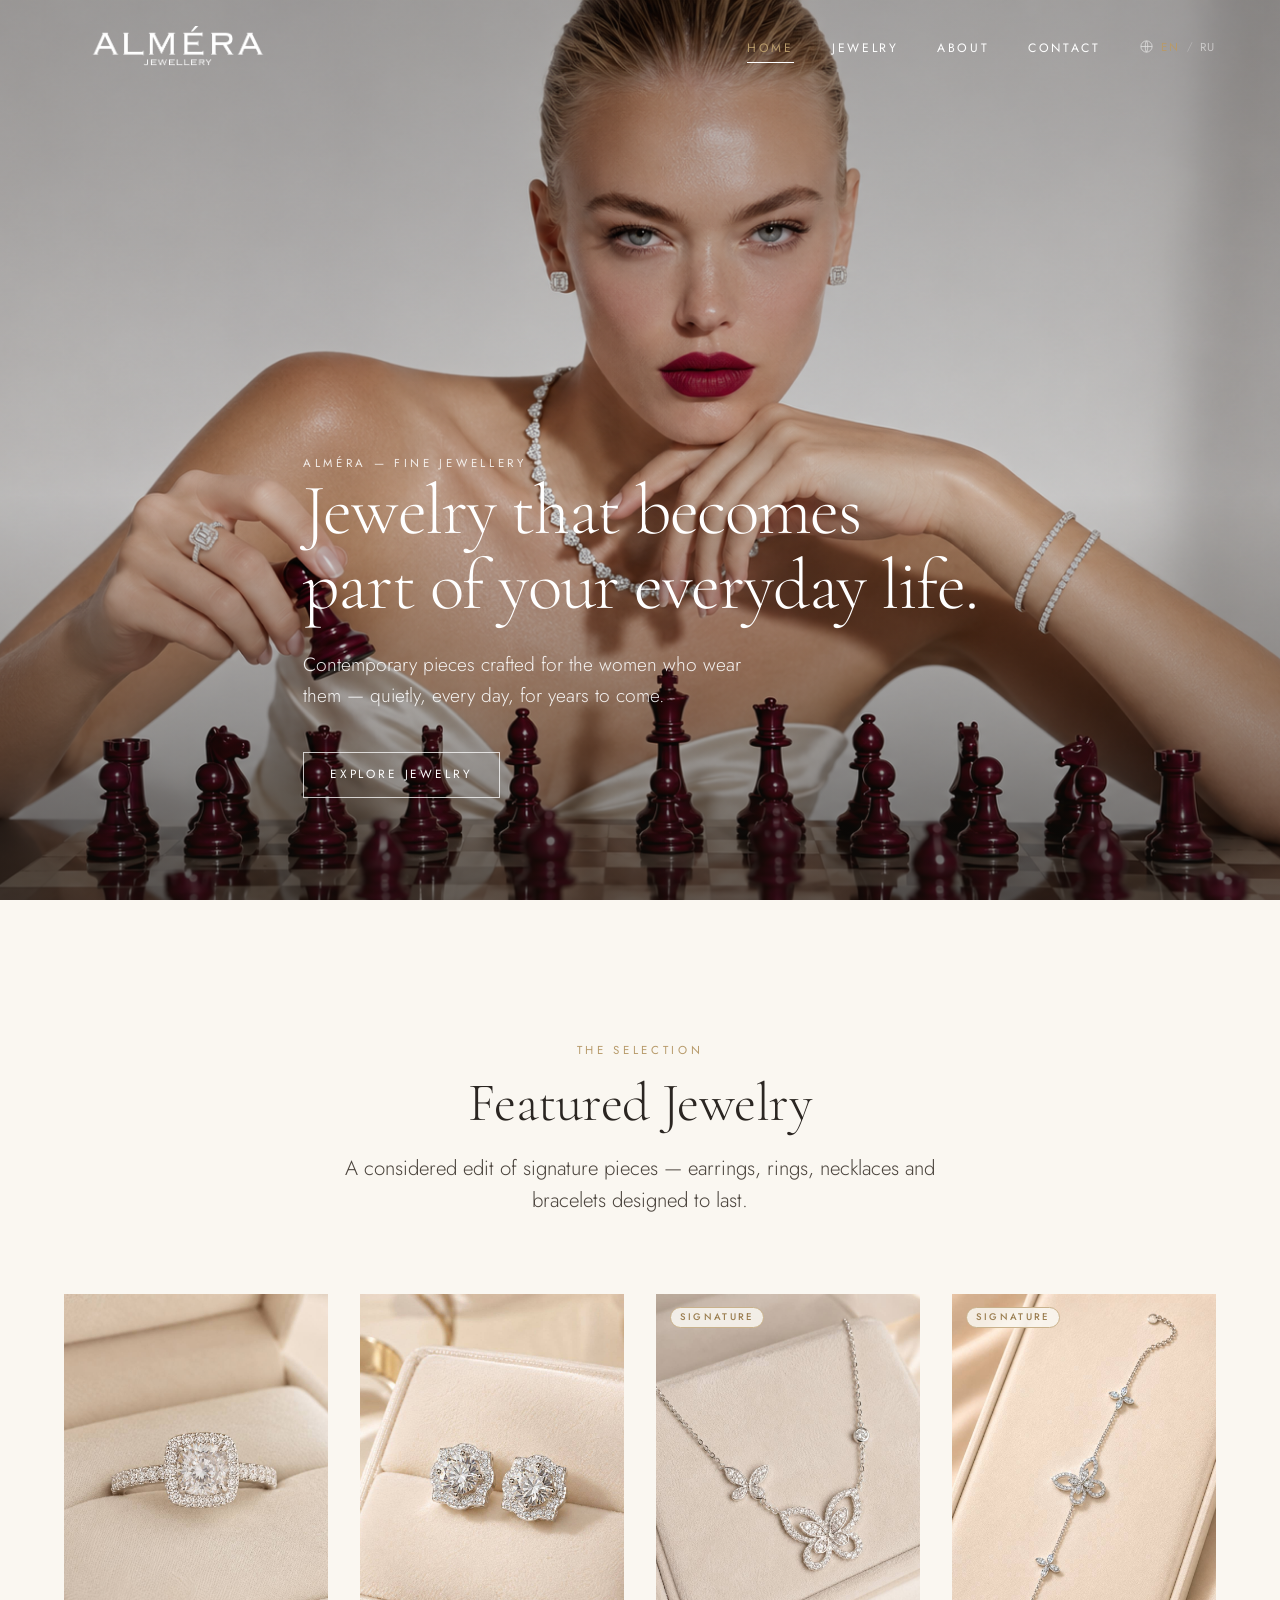
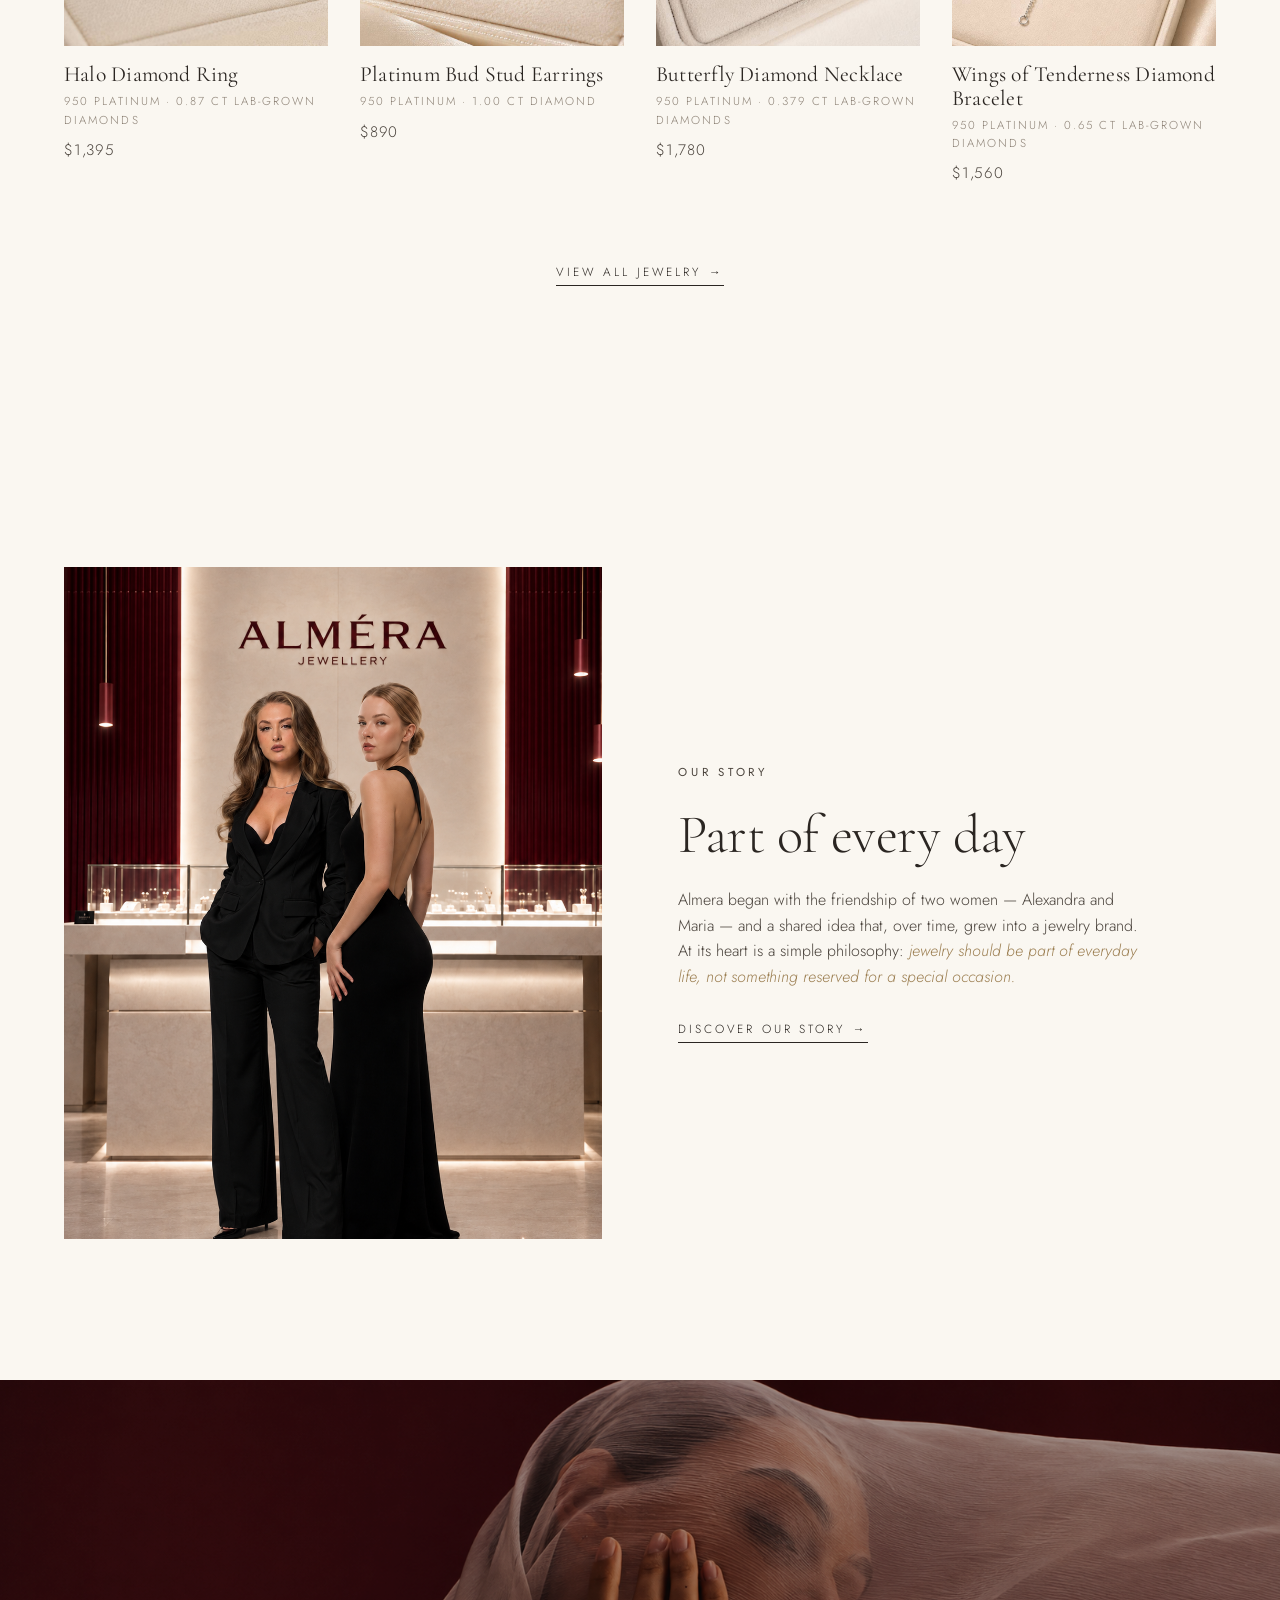
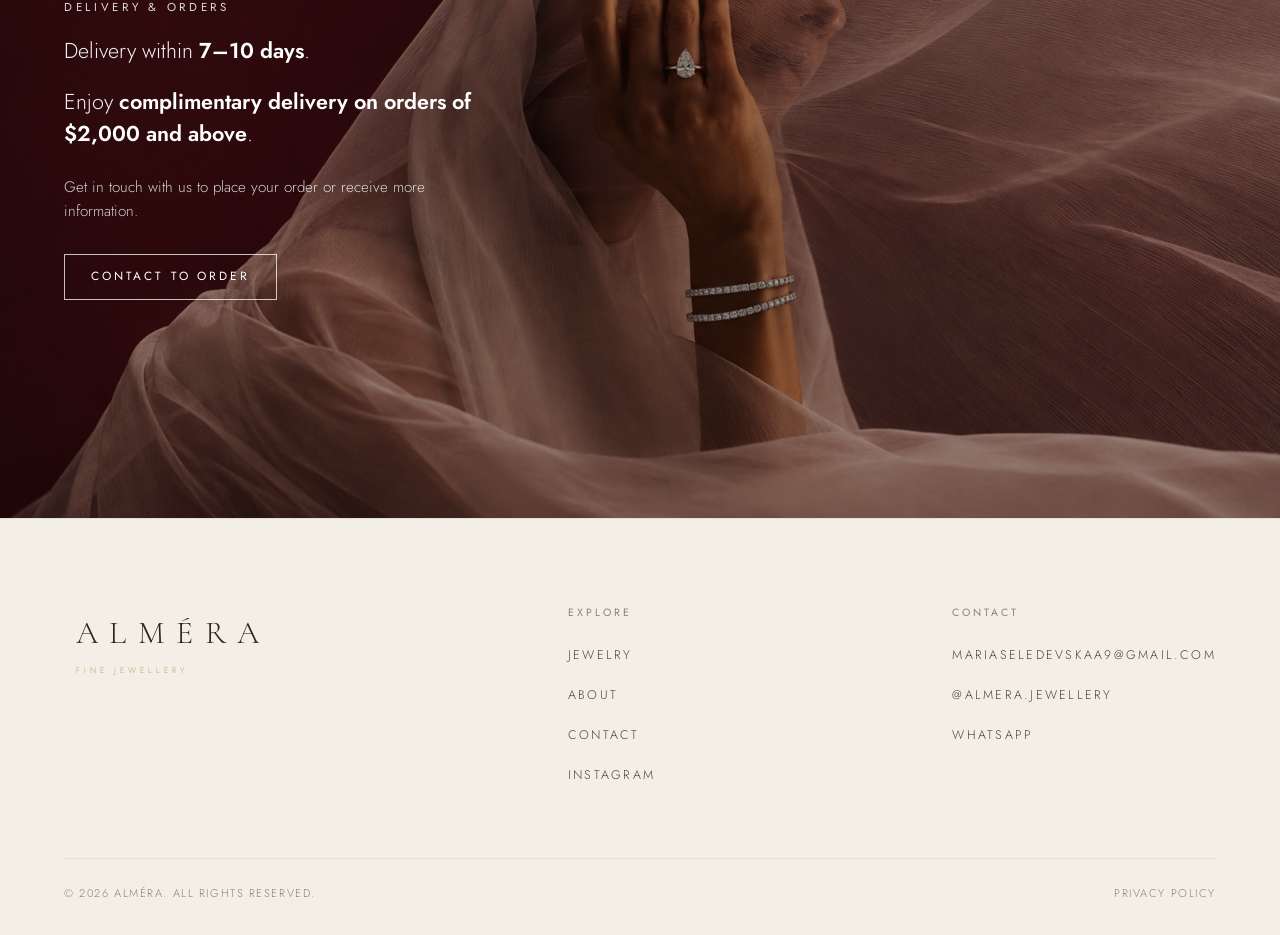
==== commit bf75eaac: "Add files via upload" ====
--- a/index.html
+++ b/index.html
@@ -4,7 +4,7 @@
   <meta charset="UTF-8" />
   <meta name="viewport" content="width=device-width, initial-scale=1.0" />
   <title>Alméra — Fine Jewellery</title>
-  <meta name="description" content="Aurélie — contemporary fine jewelry made to become part of your story." />
+  <meta name="description" content="Alméra — contemporary fine jewelry made to become part of your story." />
   <link rel="preconnect" href="https://fonts.googleapis.com" />
   <link rel="preconnect" href="https://fonts.gstatic.com" crossorigin />
   <link href="https://fonts.googleapis.com/css2?family=Cormorant+Garamond:ital,wght@0,300;0,400;0,500;1,300&family=Jost:wght@300;400;500;600&display=swap" rel="stylesheet" />
@@ -50,7 +50,7 @@
   <!-- HERO -->
   <section class="hero">
     <div class="hero__media imgfail-target">
-      <img data-fallback src="img/hero-home.png" alt="Aurélie fine jewelry" />
+      <img data-fallback src="img/hero-home.png" alt="Alméra fine jewelry" />
     </div>
     <div class="wrap hero__inner">
       <p class="eyebrow reveal" style="color:rgba(255,255,255,.85)" data-i18n="hero.eyebrow">Alméra — Fine Jewellery</p>
@@ -71,7 +71,7 @@
     </div>
 
     <div class="grid grid--4" style="margin-top:clamp(3rem,6vw,5rem);">
-      <a href="jewelry.html" class="card reveal">
+      <a href="jewelry.html?view=ring-5" class="card reveal">
         <div class="card__media imgfail-target">
           <img data-fallback src="img/ring-5.jpg" alt="Halo Diamond Ring" />
         </div>
@@ -81,7 +81,7 @@
           <p class="card__price">$1,395</p>
         </div>
       </a>
-      <a href="jewelry.html" class="card reveal reveal-2">
+      <a href="jewelry.html?view=earring-1" class="card reveal reveal-2">
         <div class="card__media imgfail-target">
           <img data-fallback src="img/earring-1.jpg" alt="Platinum Bud Stud Earrings" />
         </div>
@@ -91,18 +91,20 @@
           <p class="card__price">$890</p>
         </div>
       </a>
-      <a href="jewelry.html" class="card reveal reveal-3">
+      <a href="jewelry.html?view=necklace-2" class="card reveal reveal-3">
         <div class="card__media imgfail-target">
+          <span class="card__badge">Signature</span>
           <img data-fallback src="img/necklace-2.jpg" alt="Butterfly Diamond Necklace" />
         </div>
         <div class="card__body">
           <h3 class="card__name">Butterfly Diamond Necklace</h3>
-          <p class="card__meta">950 Platinum · 0.48 ct Lab-Grown Diamonds</p>
+          <p class="card__meta">950 Platinum · 0.379 ct Lab-Grown Diamonds</p>
           <p class="card__price">$1,780</p>
         </div>
       </a>
-      <a href="jewelry.html" class="card reveal reveal-4">
+      <a href="jewelry.html?view=bracelet-2" class="card reveal reveal-4">
         <div class="card__media imgfail-target">
+          <span class="card__badge">Signature</span>
           <img data-fallback src="img/bracelet-2.jpg" alt="Wings of Tenderness Diamond Bracelet" />
         </div>
         <div class="card__body">
--- a/css/style.css
+++ b/css/style.css
@@ -1,5 +1,5 @@
 /* =========================================================
-   AURÉLIE — Fine Jewelry
+   ALMÉRA — Fine Jewelry
    Premium minimalism · luxury jewelry · editorial fashion
    ========================================================= */
 
@@ -287,6 +287,30 @@
 }
 .card:hover .card__media img { transform: scale(1.06); }
 .card__body { padding-top: 1.1rem; }
+.qv-signature { margin: 0 0 1.1rem; }
+.qv-signature__mark {
+  display: inline-block;
+  font-family: var(--sans);
+  font-size: 0.86rem; letter-spacing: 0.2em; text-transform: uppercase;
+  font-weight: 600; color: #fff;
+  background: var(--gold-deep); border-radius: 999px;
+  padding: 0.62em 1.35em; margin-left: -1.35em; line-height: 1;
+  box-shadow: 0 3px 12px rgba(156, 127, 82, 0.28);
+}
+.card__badge {
+  position: absolute; top: 0.85rem; left: 0.85rem; z-index: 4;
+  font-family: var(--sans);
+  font-size: 0.6rem; letter-spacing: 0.24em; text-transform: uppercase;
+  font-weight: 500; color: var(--gold-deep);
+  background: rgba(250, 247, 241, 0.86);
+  -webkit-backdrop-filter: blur(4px); backdrop-filter: blur(4px);
+  border: 1px solid var(--gold-soft);
+  padding: 0.46em 0.95em; border-radius: 999px;
+  pointer-events: none; line-height: 1;
+}
+@media (max-width: 540px) {
+  .card__badge { font-size: 0.54rem; padding: 0.4em 0.8em; top: 0.6rem; left: 0.6rem; }
+}
 .card__name { font-family: var(--serif); font-size: 1.35rem; font-weight: 400; letter-spacing: 0.01em; }
 .card__meta { margin-top: 0.35rem; font-size: 0.72rem; letter-spacing: 0.18em; text-transform: uppercase; color: var(--ink-mute); }
 .card__price { margin-top: 0.55rem; font-size: 0.95rem; letter-spacing: 0.05em; color: var(--ink-soft); }
